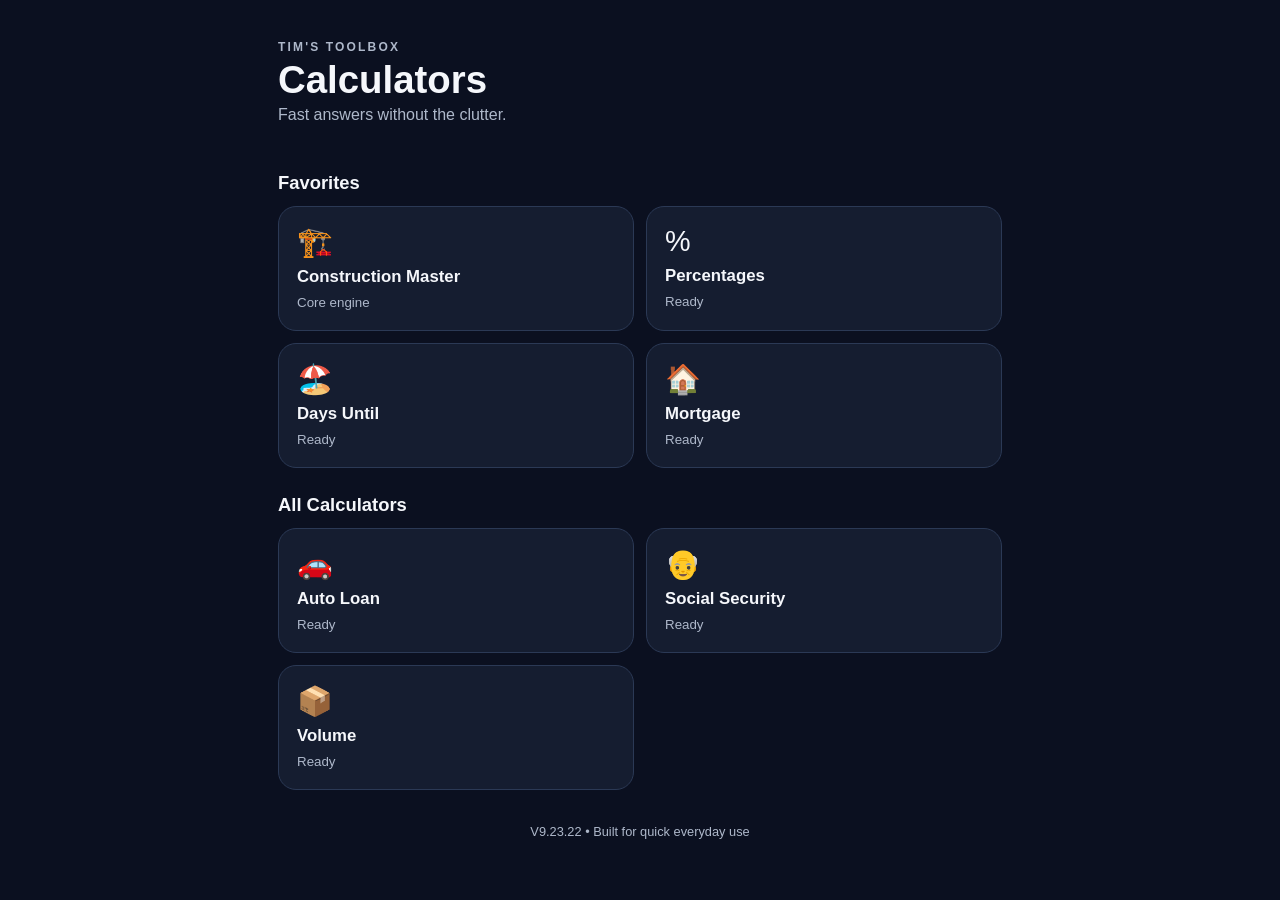
==== index.html @ 236c9bc9 "Fix conversion and fraction behavior V9.23.22" ====
<!doctype html>
<html lang="en">
<head>
  <meta charset="utf-8">
  <meta name="viewport" content="width=device-width, initial-scale=1, viewport-fit=cover">
  <meta name="theme-color" content="#111827">
  <meta name="apple-mobile-web-app-capable" content="yes">
  <meta name="apple-mobile-web-app-status-bar-style" content="black-translucent">
  <meta name="apple-mobile-web-app-title" content="Calculators">
  <title>Tim's Calculators</title>
  <link rel="manifest" href="manifest.json">
  <link rel="stylesheet" href="css/app.css">
</head>
<body>
<main class="app">
<header class="hero"><p class="eyebrow">TIM'S TOOLBOX</p><h1>Calculators</h1><p>Fast answers without the clutter.</p></header>
<section id="homeView">
<h2>Favorites</h2><div class="grid">
<button class="tile" data-open="construction"><span>🏗️</span><b>Construction Master</b><small>Core engine</small></button>
<button class="tile" data-open="percentages"><span>%</span><b>Percentages</b><small>Ready</small></button>
<button class="tile" data-open="days"><span>🏖️</span><b>Days Until</b><small>Ready</small></button>
<button class="tile" data-open="mortgage"><span>🏠</span><b>Mortgage</b><small>Ready</small></button>
</div>
<h2>All Calculators</h2><div class="grid">
<button class="tile" data-open="auto"><span>🚗</span><b>Auto Loan</b><small>Ready</small></button>
<button class="tile" data-open="social"><span>👴</span><b>Social Security</b><small>Ready</small></button>
<button class="tile" data-open="volume"><span>📦</span><b>Volume</b><small>Ready</small></button>
</div></section>


<section id="constructionView" class="view hidden">
<button class="back" data-construction-home>← All Calculators</button>
<div class="cm-brand">
  <div class="cm-trestle-mark" aria-hidden="true"><span></span></div>
  <div class="cm-brand-name">TRESTLE</div>
  <div class="cm-brand-sub">FIELD TRIG CALCULATOR</div>
</div>
<div class="cm-shell">
  <div class="cm-display" aria-live="polite">
    <div class="cm-display-tools" aria-label="Entry controls">
      <button class="cm-mini-tool" data-cm="clear" aria-label="Clear">C</button>
      <button class="cm-mini-tool" data-cm="back" aria-label="Backspace">⌫</button>
    </div>
    <div id="cmHistory" class="cm-history">Ready</div>
    <div id="cmMain" class="cm-main">0</div>
    <div id="cmAlt" class="cm-alt">Enter dimensions with ft / in keys.</div>
  </div>

  <div class="cm-physical-grid">
    <button class="cm-key roof" data-cm-roof="pitch">Pitch</button>
    <button class="cm-key roof" data-cm-roof="rise">Rise</button>
    <button class="cm-key roof" data-cm-roof="run">Run</button>
    <div class="cm-labeled-key"><small>R/Wall</small><button class="cm-key roof" data-cm-roof="diag" data-cm-secondary="rwall">Diag</button></div>
    <div class="cm-labeled-key"><small>Ir/Pitch</small><button class="cm-key roof" data-cm-roof="hipv" data-cm-secondary="irpitch">Hip/V</button></div>

    <button class="cm-key trig" data-cm-trig="sin">Sine</button><button class="cm-key trig" data-cm-trig="cos">Cos</button><button class="cm-key trig" data-cm-trig="tan">Tan</button>
    <div class="cm-labeled-key"><small>Arc</small><button class="cm-key trig" data-cm-primary="circ" data-cm-secondary="arc">Circ</button></div>
    <div class="cm-labeled-key"><small>Ir/Jack</small><button class="cm-key roof" data-cm="jack" data-cm-secondary="irjack">Jack</button></div>

    <button class="cm-key unit" data-cm="cu">Cu</button><button class="cm-key unit" data-cm="sq">Sq</button><button class="cm-key unit" data-cm-dimensional-unit="m">m</button><button class="cm-key unit" data-cm-dimensional-unit="mm">mm</button>
    <div class="cm-labeled-key"><small>x²</small><button class="cm-key" data-cm-primary="sqrt" data-cm-secondary="square"><svg class="cm-radical" viewBox="0 0 44 32" aria-label="square root" role="img"><path d="M2 17 L8 17 L13 29 L20 3 L42 3" /></svg></button></div>

    <button class="cm-key unit" data-cm-dimensional-unit="yd">Yds</button>
    <div class="cm-labeled-key"><small>Ft-In</small><button class="cm-key unit" data-cm="feet" data-cm-secondary="ftin">Feet</button></div>
    <button class="cm-key unit" data-cm="inch">Inch</button>
    <div class="cm-labeled-key"><small>EXP</small><button class="cm-key fraction" data-cm="fraction" data-cm-secondary="exp">/</button></div>
    <button class="cm-key" data-cm="dms">d:m:s</button>

    <button class="cm-key conv" data-cm="conv">Conv</button><button class="cm-key number" data-cm-digit="7">7</button><button class="cm-key number" data-cm-digit="8">8</button><button class="cm-key number" data-cm-digit="9">9</button>
    <div class="cm-labeled-key"><small>1/x</small><button class="cm-key operator" data-cm-op="divide" data-cm-secondary="reciprocal">÷</button></div>

    <button class="cm-key" data-cm="stor">Stor</button><button class="cm-key number" data-cm-digit="4">4</button><button class="cm-key number" data-cm-digit="5">5</button><button class="cm-key number" data-cm-digit="6">6</button>
    <div class="cm-labeled-key"><small>AC</small><button class="cm-key operator" data-cm-op="multiply" data-cm-secondary="ac">×</button></div>

    <button class="cm-key" data-cm="rcl">Rcl</button><button class="cm-key number" data-cm-digit="1">1</button><button class="cm-key number" data-cm-digit="2">2</button><button class="cm-key number" data-cm-digit="3">3</button>
    <div class="cm-labeled-key"><small>π</small><button class="cm-key operator" data-cm-op="add" data-cm-secondary="pi">+</button></div>

    <button class="cm-key" data-cm="percent">%</button><button class="cm-key number" data-cm-digit="0">0</button><button class="cm-key number" data-cm="decimal">.</button><button class="cm-key equals" data-cm="equals">=</button>
    <div class="cm-labeled-key"><small>+/−</small><button class="cm-key operator" data-cm-op="subtract" data-cm-secondary="sign">−</button></div>
  </div>
<div class="cm-status-grid">
    <div><small>EXACT INCHES</small><b id="cmExact">0 in</b></div>
    <div><small>DECIMAL FEET</small><b id="cmFeet">0 ft</b></div>
  </div>
  <p class="calc-note">V9.23.22 • Conv → Inch after decimal feet shows decimal inches first, Conv → Feet completes a pending calculation, and fractions finished with Inch keep their fraction (0 3/32 in); all prior validated Trestle behavior retained. Dimmed keys are reserved for functions not yet validated.</p>
</div>
</section>

<section id="percentagesView" class="view hidden">
<button class="back" data-home>← All Calculators</button><h2>Percentage Calculator</h2>
<div class="mode-tabs"><button id="shopTab" class="mode active">🛍️ Shopping</button><button id="otherTab" class="mode">% Other</button></div>

<div id="shopPanel" class="calc-card">
<div class="fields">
<label>Original Price<div class="input-affix"><span>$</span><input id="price" inputmode="decimal" type="number" min="0" step=".01" placeholder="79.99"></div></label>
<label>Discount<div class="input-affix suffix"><input id="discount" inputmode="decimal" type="number" min="0" step="any" placeholder="20"><span>%</span></div></label>
</div>
<div class="answer"><small>SALE PRICE</small><strong id="salePrice">—</strong><small>YOU SAVE</small><h3 id="savings">—</h3></div>
<label class="check"><input id="taxToggle" type="checkbox"> Add sales tax</label>
<div id="taxArea" class="fields hidden">
<label>Sales Tax<div class="input-affix suffix"><input id="tax" inputmode="decimal" type="number" min="0" step="any" placeholder="8.25"><span>%</span></div></label>
<div class="mini-answer"><small>WITH TAX</small><b id="withTax">—</b></div>
</div>
</div>

<div id="otherPanel" class="calc-card hidden">
<label>Calculate<select id="percentMode">
<option value="of">What is X% of Y?</option><option value="add">Add X% to Y</option>
<option value="whatPercent">X is what percent of Y?</option><option value="change">Percentage change from X to Y</option>
<option value="difference">Percentage difference between X and Y</option><option value="reverse">Reverse percentage</option>
</select></label>
<div class="fields">
<label><span id="labelA">Percent</span><input id="valueA" inputmode="decimal" type="number" step="any"></label>
<label><span id="labelB">Number</span><input id="valueB" inputmode="decimal" type="number" step="any"></label>
</div>
<div class="answer"><small>ANSWER</small><strong id="percentAnswer">—</strong><p id="percentExplanation">Enter two numbers above.</p></div>
</div>
</section>

<section id="daysView" class="view hidden">
<button class="back" data-days-home>← All Calculators</button><h2>Days Until</h2>
<div class="calc-card">
<div class="fields">
<label>Event Name<input id="eventName" type="text" placeholder="Vacation, anniversary, Christmas..."></label>
<label>Date<input id="eventDate" type="date"></label>
</div>
<button id="saveEvent" class="primary">+ Save Event</button>
<div id="countdownAnswer" class="answer countdown-answer">
<small id="countDirection">DAYS UNTIL</small><strong id="daysBig">—</strong>
<h3 id="featuredName">Choose or save an event</h3><p id="featuredDate"></p>
</div>
<div id="dateStats" class="stat-grid hidden">
<div class="mini-answer"><small>WEEKS + DAYS</small><b id="weeksDays">—</b></div>
<div class="mini-answer"><small>MONTHS + DAYS</small><b id="monthsDays">—</b></div>
<div class="mini-answer"><small>WEEKDAYS</small><b id="weekdays">—</b></div>
</div>
</div>
<div class="saved-head"><div><h3>Saved Countdowns</h3><p>Nearest upcoming events appear first.</p></div></div>
<div id="savedEvents" class="saved-list"></div>
<p id="daysEmpty" class="empty-note">No saved countdowns yet. Add your first one above.</p>
</section>

<section id="mortgageView" class="view hidden">
<button class="back" data-mortgage-home>← All Calculators</button><h2>Mortgage</h2>
<div class="calc-card">
<div class="fields">
<label>Home Price ($)<input id="homePrice" type="text" inputmode="decimal" value="$350,000"></label>
<label>Down Payment ($)<input id="downDollars" type="text" inputmode="decimal" value="$70,000"></label>
<label>Down Payment (%)<input id="downPercent" type="number" inputmode="decimal" value="20" min="0" max="100" step=".1"></label>
<label>Interest Rate (%)<input id="interestRate" type="number" inputmode="decimal" value="6.25" min="0" step=".01"></label>
<label>Loan Term (years)<select id="loanYears"><option>10</option><option>15</option><option>20</option><option selected>30</option></select></label>
<label>First Payment Month<input id="loanStart" type="month"></label>
</div>
<button id="resetMortgage" class="reset-btn" type="button">Reset</button>
<h3>Monthly Cost Extras</h3>
<div class="fields">
<label>Property Tax ($/year)<input id="propertyTax" type="text" inputmode="decimal" value="$6,500"></label>
<label>Home Insurance ($/year)<input id="insurance" type="text" inputmode="decimal" value="$2,400"></label>
<label>HOA ($/month)<input id="hoa" type="text" inputmode="decimal" value="$0"></label>
<label>PMI ($/month)<input id="pmi" type="text" inputmode="decimal" value="$0"></label>
</div>
<div class="answer mortgage-answer"><small>ESTIMATED MONTHLY PAYMENT</small><strong id="monthlyTotal">$—</strong><p>Principal, interest, taxes, insurance & extras</p></div>
<div class="payment-breakdown">
<div><span>Principal & Interest</span><b id="piOut">$—</b></div><div><span>Property Tax</span><b id="taxOut">$—</b></div>
<div><span>Insurance</span><b id="insOut">$—</b></div><div><span>HOA</span><b id="hoaOut">$—</b></div><div><span>PMI</span><b id="pmiOut">$—</b></div>
</div>
<div class="stat-grid mortgage-stats">
<div class="mini-answer"><small>LOAN AMOUNT</small><b id="loanAmount">$—</b></div>
<div class="mini-answer"><small>TOTAL INTEREST</small><b id="totalInterest">$—</b></div>
<div class="mini-answer"><small>TOTAL P&I PAYMENTS</small><b id="totalPayments">$—</b></div>
<div class="mini-answer"><small>PAYOFF</small><b id="payoffDate">—</b></div>
</div>
<details class="amort-details"><summary>Year-by-Year Amortization</summary><div class="table-wrap"><table><thead><tr><th>Year</th><th>Principal</th><th>Interest</th><th>Balance</th></tr></thead><tbody id="amortBody"></tbody></table></div></details>
</div>
</section>

<section id="autoView" class="view hidden">
<button class="back" data-auto-home>← All Calculators</button><h2>Auto Loan</h2>
<div class="calc-card">
<div class="fields">
<label>Vehicle Price ($)<input id="vehiclePrice" type="text" inputmode="decimal" value="$45,000"></label>
<label>Down Payment ($)<input id="autoDown" type="text" inputmode="decimal" value="$5,000"></label>
<label>Trade-In Value ($)<input id="tradeValue" type="text" inputmode="decimal" value="$10,000"></label>
<label>Amount Owed on Trade ($)<input id="tradeOwed" type="text" inputmode="decimal" value="$0"></label>
<label>Vehicle Tax Mode<select id="autoTaxMode"><option value="texas" selected>Texas — 6.25%</option><option value="custom">Custom rate</option></select></label>
<label id="autoTaxRateWrap" class="hidden">Custom Tax Rate (%)<input id="autoTaxRate" type="number" inputmode="decimal" value="6.25" min="0" step=".01"></label>
<label>Dealer / Other Fees ($)<input id="autoFees" type="text" inputmode="decimal" value="$500"></label>
<label>Interest Rate (APR %)<input id="autoApr" type="number" inputmode="decimal" value="6.5" min="0" step=".01"></label>
<label>Loan Term (months)<select id="autoMonths"><option>36</option><option>48</option><option selected>60</option><option>72</option><option>84</option></select></label>
<label>First Payment Month<input id="autoStart" type="month"></label>
</div>
<button id="resetAuto" class="reset-btn" type="button">Reset</button>
<div class="trade-summary"><span>Trade Equity</span><b id="tradeEquity">$—</b><small id="tradeNote"></small></div>
<div class="finance-breakdown">
<div><span>Vehicle Price</span><b id="autoPriceOut">$—</b></div>
<div><span>Down Payment</span><b id="autoDownOut">−$—</b></div>
<div><span>Trade Equity</span><b id="autoTradeOut">−$—</b></div>
<div><span>Estimated Sales Tax</span><b id="autoTaxOut">+$—</b></div>
<div><span>Dealer / Other Fees</span><b id="autoFeesOut">+$—</b></div>
<div class="finance-total"><span>Amount Financed</span><b id="autoFinanced">$—</b></div>
</div>
<div class="answer mortgage-answer"><small>ESTIMATED MONTHLY PAYMENT</small><strong id="autoMonthly">$—</strong><p>Principal & interest</p></div>
<div class="stat-grid mortgage-stats">
<div class="mini-answer"><small>TOTAL INTEREST</small><b id="autoInterest">$—</b></div>
<div class="mini-answer"><small>TOTAL LOAN PAYMENTS</small><b id="autoPayments">$—</b></div>
<div class="mini-answer"><small>CASH PAID + LOAN PAYMENTS*</small><b id="autoTotalCost">$—</b></div>
<div class="mini-answer"><small>PAYOFF</small><b id="autoPayoff">—</b></div>
</div>
<p class="calc-note">*Down payment + total loan payments. Trade-in value is shown separately and is not counted as cash paid.</p>
<details class="amort-details"><summary>Year-by-Year Amortization</summary><div class="table-wrap"><table><thead><tr><th>Year</th><th>Principal</th><th>Interest</th><th>Balance</th></tr></thead><tbody id="autoAmortBody"></tbody></table></div></details>
</div></section>

<section id="socialView" class="view hidden">
<button class="back" data-social-home>← All Calculators</button><h2>Social Security</h2>
<div class="calc-card">
<div class="fields">
<label>Date of Birth<input id="ssDob" type="date"></label>
<label>Monthly Benefit at Full Retirement Age ($)<input id="ssFraBenefit" type="text" inputmode="decimal" value="$3,000"></label>
</div>
<p class="calc-note ss-source-note">Use the estimated benefit at your Full Retirement Age from your Social Security statement or my Social Security account.</p>
<button id="resetSocial" class="reset-btn" type="button">Reset</button>
<div class="ss-fra-banner"><span>YOUR FULL RETIREMENT AGE</span><b id="ssFraAge">—</b><small id="ssFraDate">Enter your date of birth.</small></div>
<div class="ss-highlight-grid">
<div class="ss-highlight"><small>AGE 62 · EARLIEST</small><strong id="ss62">$—</strong><span id="ss62Pct">—</span></div>
<div class="ss-highlight featured"><small id="ssFraLabel">FULL RETIREMENT AGE</small><strong id="ssFra">$—</strong><span>100% of FRA benefit</span></div>
<div class="ss-highlight"><small>AGE 70 · MAXIMUM DELAY</small><strong id="ss70">$—</strong><span id="ss70Pct">—</span></div>
</div>
<h3>Claiming Age Comparison</h3>
<div class="table-wrap ss-table-wrap"><table><thead><tr><th>Claim Age</th><th>Monthly</th><th>Annual</th><th>vs. FRA</th></tr></thead><tbody id="ssAgeBody"></tbody></table></div>
<h3>Break-Even Comparisons</h3>
<div class="ss-break-grid">
<div class="mini-answer ss-break"><small>62 vs. FRA</small><b id="ssBreak62Fra">—</b><span id="ssHead62Fra"></span></div>
<div class="mini-answer ss-break"><small>62 vs. 70</small><b id="ssBreak6270">—</b><span id="ssHead6270"></span></div>
<div class="mini-answer ss-break"><small>FRA vs. 70</small><b id="ssBreakFra70">—</b><span id="ssHeadFra70"></span></div>
</div>
<p class="calc-note">Estimates use current SSA retirement-age adjustment rules. Break-even figures compare gross benefits only and do not include COLAs, taxes, investment returns, earnings-test withholding, Medicare, spouse/survivor benefits, or individual longevity.</p>
</div></section>

<section id="volumeView" class="view hidden">
<button class="back" data-volume-home>← All Calculators</button><h2>Volume</h2>
<div class="mode-tabs volume-tabs">
<button class="mode active" data-volume-mode="box">▭ Box</button>
<button class="mode" data-volume-mode="cylinder">◯ Cylinder</button>
<button class="mode" data-volume-mode="concrete">🏗️ Concrete</button>
<button class="mode" data-volume-mode="pool">💧 Tank / Pool</button>
<button class="mode" data-volume-mode="convert">⇄ Convert</button>
</div>

<div class="calc-card">
<div id="volBox" class="volume-panel">
<div class="shape-diagram box-diagram" aria-label="Rectangular box with length, width, and height dimensions">
<div class="shape-title">RECTANGULAR VOLUME</div>
<div class="box-shape"><span class="dim dim-l">L</span><span class="dim dim-w">W</span><span class="dim dim-h">H</span></div>
</div>
<div class="volume-fields">
<label>Length<div class="measure"><input id="boxL" type="number" inputmode="decimal" value="12" min="0" step="any"><select id="boxLU"><option value="ft" selected>ft</option><option value="in">in</option><option value="yd">yd</option><option value="m">m</option><option value="cm">cm</option><option value="mm">mm</option></select></div></label>
<label>Width<div class="measure"><input id="boxW" type="number" inputmode="decimal" value="8" min="0" step="any"><select id="boxWU"><option value="ft" selected>ft</option><option value="in">in</option><option value="yd">yd</option><option value="m">m</option><option value="cm">cm</option><option value="mm">mm</option></select></div></label>
<label>Height<div class="measure"><input id="boxH" type="number" inputmode="decimal" value="2" min="0" step="any"><select id="boxHU"><option value="ft" selected>ft</option><option value="in">in</option><option value="yd">yd</option><option value="m">m</option><option value="cm">cm</option><option value="mm">mm</option></select></div></label>
</div>
<div class="answer volume-answer"><small>VOLUME</small><strong id="boxPrimary">—</strong><p id="boxSecondary">—</p></div>
</div>

<div id="volCylinder" class="volume-panel hidden">
<div class="shape-diagram cylinder-diagram" aria-label="Cylinder with diameter and height dimensions">
<div class="shape-title">CYLINDER</div><div class="cyl-shape"><span class="dim dim-d">D</span><span class="dim dim-ch">H</span></div>
</div>
<div class="volume-fields">
<label>Diameter<div class="measure"><input id="cylD" type="number" inputmode="decimal" value="24" min="0" step="any"><select id="cylDU"><option value="in" selected>in</option><option value="ft">ft</option><option value="yd">yd</option><option value="m">m</option><option value="cm">cm</option><option value="mm">mm</option></select></div></label>
<label>Height / Length<div class="measure"><input id="cylH" type="number" inputmode="decimal" value="10" min="0" step="any"><select id="cylHU"><option value="ft" selected>ft</option><option value="in">in</option><option value="yd">yd</option><option value="m">m</option><option value="cm">cm</option><option value="mm">mm</option></select></div></label>
</div>
<div class="answer volume-answer"><small>VOLUME</small><strong id="cylPrimary">—</strong><p id="cylSecondary">—</p></div>
</div>

<div id="volConcrete" class="volume-panel hidden">
<div class="shape-diagram slab-diagram" aria-label="Concrete slab with length, width, and thickness dimensions">
<div class="shape-title">CONCRETE SLAB</div><div class="slab-shape"><span class="dim dim-l">L</span><span class="dim dim-w">W</span><span class="dim dim-t">T</span></div>
</div>
<div class="volume-fields">
<label>Length<div class="measure"><input id="conL" type="number" inputmode="decimal" value="24" min="0" step="any"><select id="conLU"><option value="ft" selected>ft</option><option value="in">in</option><option value="yd">yd</option><option value="m">m</option></select></div></label>
<label>Width<div class="measure"><input id="conW" type="number" inputmode="decimal" value="18" min="0" step="any"><select id="conWU"><option value="ft" selected>ft</option><option value="in">in</option><option value="yd">yd</option><option value="m">m</option></select></div></label>
<label>Thickness<div class="measure"><input id="conT" type="number" inputmode="decimal" value="4" min="0" step="any"><select id="conTU"><option value="in" selected>in</option><option value="ft">ft</option><option value="cm">cm</option><option value="mm">mm</option></select></div></label>
<label>Waste Factor<select id="conWaste"><option value="0">0%</option><option value="5">5%</option><option value="10" selected>10%</option><option value="15">15%</option></select></label>
</div>
<div class="answer volume-answer"><small>CONCRETE TO ORDER</small><strong id="conOrder">—</strong><p id="conBase">—</p></div>
</div>

<div id="volPool" class="volume-panel hidden">
<div class="pool-type"><button class="mode active" data-pool-shape="rect">▭ Rectangular</button><button class="mode" data-pool-shape="round">◯ Round</button></div>
<div id="poolRect">
<div class="shape-diagram pool-diagram"><div class="shape-title">RECTANGULAR TANK / POOL</div><div class="box-shape"><span class="dim dim-l">L</span><span class="dim dim-w">W</span><span class="dim dim-h">DEPTH</span></div></div>
<div class="volume-fields">
<label>Length<div class="measure"><input id="poolL" type="number" inputmode="decimal" value="20" min="0" step="any"><select id="poolLU"><option value="ft" selected>ft</option><option value="in">in</option><option value="m">m</option></select></div></label>
<label>Width<div class="measure"><input id="poolW" type="number" inputmode="decimal" value="10" min="0" step="any"><select id="poolWU"><option value="ft" selected>ft</option><option value="in">in</option><option value="m">m</option></select></div></label>
<label>Average Depth<div class="measure"><input id="poolH" type="number" inputmode="decimal" value="5" min="0" step="any"><select id="poolHU"><option value="ft" selected>ft</option><option value="in">in</option><option value="m">m</option></select></div></label>
</div></div>
<div id="poolRound" class="hidden">
<div class="shape-diagram cylinder-diagram"><div class="shape-title">ROUND TANK / POOL</div><div class="cyl-shape"><span class="dim dim-d">D</span><span class="dim dim-ch">DEPTH</span></div></div>
<div class="volume-fields">
<label>Diameter<div class="measure"><input id="poolD" type="number" inputmode="decimal" value="18" min="0" step="any"><select id="poolDU"><option value="ft" selected>ft</option><option value="in">in</option><option value="m">m</option></select></div></label>
<label>Average Depth<div class="measure"><input id="poolDepth" type="number" inputmode="decimal" value="4" min="0" step="any"><select id="poolDepthU"><option value="ft" selected>ft</option><option value="in">in</option><option value="m">m</option></select></div></label>
</div></div>
<div class="answer volume-answer"><small>CAPACITY</small><strong id="poolGallons">—</strong><p id="poolSecondary">—</p></div>
<p class="calc-note">Pool results use average depth. Real pools with steps, benches, slopes, rounded corners, or irregular shapes will vary.</p>
</div>

<div id="volConvert" class="volume-panel hidden">
<div class="shape-diagram convert-diagram"><div class="shape-title">VOLUME CONVERTER</div><div class="convert-mark">1 → many</div></div>
<div class="volume-fields">
<label>Amount<input id="convAmount" type="number" inputmode="decimal" value="1" min="0" step="any"></label>
<label>From<select id="convUnit"><option value="cuin">cubic inches (in³)</option><option value="cuft" selected>cubic feet (ft³)</option><option value="cuyd">cubic yards (yd³)</option><option value="gal">US gallons</option><option value="liter">liters</option><option value="cum">cubic meters (m³)</option></select></label>
</div>
<div class="conversion-list" id="conversionList"></div>
</div>
</div>
</section>

<footer>V9.23.22 • Built for quick everyday use</footer>
</main>
<script type="module" src="js/app.js"></script>
</body></html>
---- css/app.css ----
:root{font-family:-apple-system,BlinkMacSystemFont,"Segoe UI",sans-serif;color-scheme:dark;--bg:#0b1020;--panel:#151d30;--panel2:#1d2941;--text:#f5f7fb;--muted:#aeb8ca;--accent:#4ea1ff;--border:#2b3955}*{box-sizing:border-box}body{margin:0;background:var(--bg);color:var(--text)}button,input,select{font:inherit}.app{max-width:760px;margin:auto;padding:24px 18px 40px}.hero{padding:12px 0 18px}.eyebrow{font-size:.75rem;font-weight:800;letter-spacing:.18em;color:var(--accent);margin:0}.hero h1{font-size:2.4rem;margin:.25rem 0}.hero p{color:var(--muted);margin:.25rem 0}h2{margin:26px 0 12px;font-size:1.15rem}.grid{display:grid;grid-template-columns:repeat(2,minmax(0,1fr));gap:12px}.tile{min-height:125px;text-align:left;padding:18px;border:1px solid var(--border);border-radius:18px;background:var(--panel);color:var(--text);display:flex;flex-direction:column;gap:8px;cursor:pointer}.tile span{font-size:1.8rem}.tile b{font-size:1.05rem}.tile small,.answer small,.mini-answer small{color:var(--muted)}.tile.disabled{opacity:.62;cursor:default}.hidden{display:none!important}.back{background:none;border:0;color:var(--accent);padding:10px 0;font-weight:700;cursor:pointer}.mode-tabs{display:grid;grid-template-columns:1fr 1fr;gap:8px;margin:14px 0}.mode{min-height:50px;border:1px solid var(--border);border-radius:13px;background:var(--panel);color:var(--text);font-weight:800}.mode.active{background:var(--accent);color:#06101d;border-color:var(--accent)}.calc-card{background:var(--panel);border:1px solid var(--border);border-radius:20px;padding:18px}.calc-card label{display:flex;flex-direction:column;gap:7px;color:var(--muted);font-size:.9rem;font-weight:650}.fields{display:grid;grid-template-columns:1fr 1fr;gap:12px;margin:4px 0 16px}select,input{width:100%;min-height:50px;border:1px solid var(--border);border-radius:12px;background:var(--panel2);color:var(--text);padding:11px 12px;font-size:1rem}.input-affix{position:relative}.input-affix>span{position:absolute;left:12px;top:50%;transform:translateY(-50%);z-index:1}.input-affix:not(.suffix) input{padding-left:28px}.input-affix.suffix>span{left:auto;right:12px}.input-affix.suffix input{padding-right:30px}.answer{margin-top:14px;padding:18px;border-radius:15px;background:var(--panel2)}.answer small{font-weight:800;letter-spacing:.12em}.answer strong{display:block;font-size:2.2rem;margin:6px 0 18px;overflow-wrap:anywhere}.answer h3{margin:5px 0 0;font-size:1.25rem}.answer p{margin:5px 0 0;color:var(--muted)}.check{flex-direction:row!important;align-items:center;min-height:52px;margin-top:8px;color:var(--text)!important;font-size:1rem!important}.check input{width:22px;min-height:22px}.mini-answer{background:var(--panel2);border-radius:12px;padding:10px 12px;min-height:70px;display:flex;flex-direction:column;justify-content:center}.mini-answer b{font-size:1.25rem;margin-top:4px}footer{text-align:center;color:var(--muted);font-size:.8rem;padding-top:34px}@media(max-width:380px){.grid,.fields{grid-template-columns:1fr}.tile{min-height:105px}}.primary{width:100%;min-height:52px;border:0;border-radius:13px;background:var(--accent);color:#06101d;font-weight:800;cursor:pointer}.countdown-answer{text-align:center}.countdown-answer strong{font-size:4.4rem;line-height:1;margin:10px 0}.stat-grid{display:grid;grid-template-columns:repeat(3,1fr);gap:8px;margin-top:12px}.saved-head{display:flex;justify-content:space-between;align-items:end;margin:24px 0 10px}.saved-head h3{margin:0}.saved-head p,.empty-note{margin:4px 0 0;color:var(--muted);font-size:.9rem}.saved-list{display:flex;flex-direction:column;gap:9px}.saved-event{display:grid;grid-template-columns:1fr auto;gap:10px;align-items:center;border:1px solid var(--border);border-radius:14px;background:var(--panel);padding:12px 14px}.saved-main{background:none;border:0;color:var(--text);text-align:left;padding:0;cursor:pointer}.saved-main b,.saved-main small{display:block}.saved-main small{color:var(--muted);margin-top:4px}.saved-days{font-weight:800;white-space:nowrap}.event-actions{grid-column:1/-1;display:flex;gap:8px}.event-actions button{min-height:38px;border:1px solid var(--border);border-radius:10px;background:var(--panel2);color:var(--text);padding:6px 12px;cursor:pointer}@media(max-width:480px){.stat-grid{grid-template-columns:1fr}.countdown-answer strong{font-size:3.7rem}}
.mortgage-answer{text-align:center;margin-top:18px}.mortgage-answer strong{font-size:2.6rem;margin:8px 0}.payment-breakdown{margin-top:12px;border:1px solid var(--border);border-radius:14px;overflow:hidden}.payment-breakdown div{display:flex;justify-content:space-between;gap:15px;padding:10px 13px;border-bottom:1px solid var(--border)}.payment-breakdown div:last-child{border-bottom:0}.mortgage-stats{grid-template-columns:repeat(2,1fr)}.amort-details{margin-top:16px;border:1px solid var(--border);border-radius:14px;padding:13px}.amort-details summary{font-weight:800;cursor:pointer}.table-wrap{overflow-x:auto;margin-top:12px}.table-wrap table{width:100%;border-collapse:collapse;font-size:.9rem}.table-wrap th,.table-wrap td{padding:9px;text-align:right;border-bottom:1px solid var(--border);white-space:nowrap}.table-wrap th:first-child,.table-wrap td:first-child{text-align:left}select{width:100%;min-height:52px;border:1px solid var(--border);border-radius:13px;background:var(--panel2);color:var(--text);padding:0 13px;font:inherit;font-weight:700}@media(max-width:480px){.mortgage-stats{grid-template-columns:1fr 1fr}}
.reset-btn{display:block;margin:10px 0 18px auto;min-height:42px;border:1px solid var(--border);border-radius:11px;background:var(--panel2);color:var(--text);font-weight:800;padding:7px 18px;cursor:pointer}

.trade-summary{margin:4px 0 12px;border:1px solid var(--border);border-radius:14px;padding:13px;display:grid;grid-template-columns:1fr auto;gap:4px 12px}.trade-summary b{text-align:right}.trade-summary small{grid-column:1/-1;color:var(--muted)}.finance-breakdown{border:1px solid var(--border);border-radius:14px;overflow:hidden}.finance-breakdown div{display:flex;justify-content:space-between;gap:14px;padding:10px 13px;border-bottom:1px solid var(--border)}.finance-breakdown div:last-child{border-bottom:0}.finance-total{background:var(--panel2);font-weight:800}.calc-note{color:var(--muted);font-size:.82rem;line-height:1.4}
.ss-fra-banner{margin:4px 0 14px;padding:14px;border:1px solid var(--border);border-radius:14px;background:var(--panel2);display:grid;grid-template-columns:1fr auto;gap:4px 12px}.ss-fra-banner span{color:var(--muted);font-size:.78rem;font-weight:800;letter-spacing:.08em}.ss-fra-banner b{font-size:1.2rem;text-align:right}.ss-fra-banner small{grid-column:1/-1;color:var(--muted)}.ss-highlight-grid{display:grid;grid-template-columns:repeat(3,1fr);gap:9px}.ss-highlight{border:1px solid var(--border);border-radius:14px;padding:14px;background:var(--panel2);min-width:0}.ss-highlight small,.ss-highlight span{display:block;color:var(--muted)}.ss-highlight small{font-weight:800;letter-spacing:.04em;min-height:32px}.ss-highlight strong{display:block;font-size:1.65rem;margin:8px 0;overflow-wrap:anywhere}.ss-highlight.featured{border-color:var(--accent)}.ss-break-grid{display:grid;grid-template-columns:repeat(3,1fr);gap:9px}.ss-break{min-height:118px}.ss-break span{color:var(--muted);font-size:.78rem;line-height:1.35;margin-top:5px}.ss-table-wrap{border:1px solid var(--border);border-radius:14px}.fra-row{background:var(--panel2);font-weight:800}.ss-source-note{margin-top:-5px}@media(max-width:620px){.ss-highlight-grid,.ss-break-grid{grid-template-columns:1fr}.ss-highlight small{min-height:0}}

.volume-tabs{grid-template-columns:repeat(5,1fr)}
.volume-tabs .mode{font-size:.82rem;padding:6px}
.volume-panel{min-width:0}
.shape-diagram{position:relative;min-height:150px;margin:0 0 18px;border:1px solid var(--border);border-radius:14px;background:var(--bg);overflow:hidden}
.shape-title{position:absolute;left:12px;top:10px;color:var(--muted);font-size:.72rem;font-weight:800;letter-spacing:.09em}
.box-shape,.slab-shape{position:absolute;left:50%;top:56%;width:180px;height:72px;border:2px solid var(--muted);transform:translate(-50%,-50%) skewY(-8deg)}
.box-shape:before,.slab-shape:before{content:"";position:absolute;left:18px;top:-30px;width:178px;height:28px;border:2px solid var(--muted);border-bottom:0;transform:skewY(8deg)}
.slab-shape{height:35px;top:60%}.slab-shape:before{top:-24px;height:22px}
.dim{position:absolute;color:var(--accent);font-weight:900;font-size:.8rem;background:var(--bg);padding:1px 4px}
.dim-l{left:46%;bottom:10px}.dim-w{left:20%;top:47%}.dim-h,.dim-t{right:16%;top:50%}
.cyl-shape{position:absolute;left:50%;top:58%;width:120px;height:75px;border:2px solid var(--muted);border-radius:50%/18%;transform:translate(-50%,-50%)}
.cyl-shape:before{content:"";position:absolute;left:-2px;top:-3px;width:120px;height:24px;border:2px solid var(--muted);border-radius:50%}
.dim-d{left:42%;top:12px}.dim-ch{right:-34px;top:43%}
.volume-fields{display:grid;grid-template-columns:repeat(2,minmax(0,1fr));gap:12px;margin-bottom:14px}
.measure{display:grid;grid-template-columns:minmax(0,1fr) 88px;gap:7px}
.measure select{padding:0 8px}
.volume-answer{text-align:center}.volume-answer strong{margin-bottom:5px}.volume-answer p{line-height:1.5}
.pool-type{display:grid;grid-template-columns:1fr 1fr;gap:8px;margin-bottom:14px}
.conversion-list{border:1px solid var(--border);border-radius:14px;overflow:hidden}
.conversion-row{display:flex;justify-content:space-between;gap:16px;padding:11px 13px;border-bottom:1px solid var(--border)}
.conversion-row:last-child{border-bottom:0}.conversion-row span{color:var(--muted)}.conversion-row b{text-align:right}
.convert-mark{position:absolute;left:50%;top:58%;transform:translate(-50%,-50%);font-size:2rem;font-weight:900;color:var(--accent)}
@media(max-width:620px){.volume-tabs{grid-template-columns:repeat(2,1fr)}.volume-fields{grid-template-columns:1fr}.shape-diagram{min-height:135px}}

.cm-heading{display:flex;justify-content:space-between;align-items:end;gap:12px}.cm-heading h2{margin-bottom:3px}.cm-heading p{margin:0;color:var(--muted);font-size:.88rem}.cm-heading>span{border:1px solid var(--accent);color:var(--accent);border-radius:999px;padding:5px 9px;font-size:.68rem;font-weight:900;letter-spacing:.08em;white-space:nowrap}
.cm-shell{background:var(--panel);border:1px solid var(--border);border-radius:20px;padding:16px}.cm-display{background:#070b14;border:1px solid var(--border);border-radius:15px;padding:14px 16px;text-align:right;min-height:118px;display:flex;flex-direction:column;justify-content:center}.cm-history{color:var(--muted);font-size:.8rem;min-height:18px}.cm-main{font-size:2.15rem;font-weight:850;line-height:1.2;margin:5px 0;overflow-wrap:anywhere}.cm-alt{color:var(--accent);font-size:.84rem;min-height:18px}.cm-help{color:var(--muted);font-size:.78rem;line-height:1.45;padding:12px 3px}.cm-help b{color:var(--text)}
.cm-keypad{display:grid;grid-template-columns:repeat(4,1fr);gap:8px}.cm-key{min-height:58px;border:1px solid var(--border);border-radius:13px;background:var(--panel2);color:var(--text);font-size:1.2rem;font-weight:850;cursor:pointer}.cm-key:active{transform:translateY(1px)}.cm-key.utility{font-size:.95rem;color:var(--muted)}.cm-key.operator{color:var(--accent);font-size:1.4rem}.cm-key.equals{background:var(--accent);border-color:var(--accent);color:#06101d;font-size:1.45rem}.cm-key.unit{background:#24334f;color:#fff}.cm-key.fraction{color:var(--accent)}.cm-key small{font-size:.62rem;display:block;font-weight:700}.cm-key.wide{grid-column:span 2}.cm-status-grid{display:grid;grid-template-columns:1fr 1fr;gap:8px;margin-top:12px}.cm-status-grid>div{background:var(--panel2);border-radius:12px;padding:10px 12px}.cm-status-grid small{display:block;color:var(--muted);font-size:.67rem;letter-spacing:.06em}.cm-status-grid b{display:block;margin-top:4px;font-size:.95rem}
@media(max-width:420px){.cm-main{font-size:1.75rem}.cm-key{min-height:54px}.cm-shell{padding:12px}.cm-status-grid{grid-template-columns:1fr}}

/* V8.1: keep the three dimensional-entry keys together */
.cm-equals-wide{grid-column:span 2}
.cm-fraction-wide{grid-column:span 2}

/* V8.4 Construction Master display polish */
#constructionView .cm-main{
  font-weight:600;
  letter-spacing:.005em;
}
#constructionView .cm-alt:empty{
  display:none;
}

/* V9.0 roof-triangle keys */
.cm-roofkeys{display:grid;grid-template-columns:repeat(4,1fr);gap:8px;margin-bottom:8px}
.cm-key.roof{background:#1c2940;color:var(--accent);font-size:.95rem}
@media(max-width:420px){.cm-roofkeys{grid-template-columns:repeat(2,1fr)}}

/* V9.1 Fixed — Trestle field-calculator layout */
.cm-brand{position:relative;margin:4px 0 12px;padding:3px 4px 4px 14px;width:max-content}.cm-brand-name{font-size:2.25rem;font-weight:650;font-style:italic;letter-spacing:.035em;line-height:.9;color:#e7bd55}.cm-brand-sub{font-size:.72rem;letter-spacing:.15em;color:#e7bd55;margin:7px 0 0 4px}.cm-trestle-mark{height:14px;width:195px;position:relative;margin-bottom:1px}.cm-trestle-mark:before,.cm-trestle-mark:after{content:"";position:absolute;top:8px;height:3px;background:#e7bd55;border-radius:2px}.cm-trestle-mark:before{left:0;width:102px;transform:rotate(-7deg);transform-origin:right center}.cm-trestle-mark:after{left:101px;width:92px;transform:rotate(10deg);transform-origin:left center}.cm-trestle-mark span{position:absolute;left:101px;top:7px;width:3px;height:12px;background:#e7bd55;border-radius:2px}
.cm-physical-grid{display:grid;grid-template-columns:repeat(5,minmax(0,1fr));gap:8px;margin-top:12px;align-items:end}.cm-labeled-key{display:flex;flex-direction:column;min-width:0}.cm-labeled-key>small{height:18px;color:#e7bd55;font-size:.66rem;font-weight:650;text-align:center;line-height:16px}.cm-labeled-key>.cm-key{width:100%}.cm-physical-grid .cm-key{min-height:54px;font-size:1.18rem;font-weight:560}.cm-physical-grid .cm-key.number{font-size:1.55rem;font-weight:430;background:#334056}.cm-physical-grid .cm-key.roof{color:var(--text);font-weight:560}.cm-physical-grid .cm-key.conv{background:#d9a62e;color:#111;font-weight:600}.cm-physical-grid .cm-key.future{opacity:.38;cursor:default}.cm-physical-grid .cm-key.operator{font-size:1.45rem;font-weight:500}.cm-physical-grid .cm-key.equals{font-weight:500}.cm-action-row{display:grid;grid-template-columns:1fr 1fr;gap:8px;margin-top:8px}.cm-action-row .cm-key{min-height:44px;font-size:.9rem;font-weight:550}#constructionView .cm-main{font-size:2.45rem;font-weight:450}#constructionView .cm-history{font-size:.88rem}#constructionView .cm-shell{padding-top:14px}
@media(max-width:620px){.cm-physical-grid{gap:6px}.cm-physical-grid .cm-key{min-height:50px;font-size:.92rem;border-radius:10px;padding:4px}.cm-physical-grid .cm-key.number{font-size:1.35rem}.cm-labeled-key>small{font-size:.55rem;height:15px;line-height:13px}.cm-brand-name{font-size:1.9rem}.cm-brand-sub{font-size:.6rem}#constructionView .cm-main{font-size:2.05rem}}

/* V9.2 compact display utilities */
#constructionView .cm-display{position:relative}
.cm-display-tools{position:absolute;left:10px;top:10px;display:flex;gap:6px;z-index:2}
.cm-mini-tool{min-width:38px;height:32px;padding:0 10px;border:1px solid var(--border);border-radius:8px;background:#202b40;color:var(--text);font:inherit;font-size:.82rem;font-weight:520;cursor:pointer}
.cm-mini-tool:active{transform:translateY(1px)}
.cm-mini-tool:focus-visible{outline:2px solid var(--accent);outline-offset:2px}
@media(max-width:420px){.cm-display-tools{left:7px;top:7px;gap:4px}.cm-mini-tool{min-width:34px;height:30px;padding:0 8px;font-size:.78rem}}

.cm-secondary{height:18px;border:0;background:transparent;color:#e7bd55;font-size:.66rem;font-weight:650;text-align:center;line-height:16px;padding:0;cursor:pointer}.cm-secondary:active{transform:translateY(1px)}@media(max-width:620px){.cm-secondary{font-size:.55rem;height:15px;line-height:13px}}

/* V9.4.1.1 Jack display: physical-calculator style label left, value right */
#constructionView .cm-jack-result{display:flex;align-items:baseline;justify-content:space-between;width:100%;gap:14px}
#constructionView .cm-jack-tag{flex:0 0 auto;text-align:left}
#constructionView .cm-jack-value{flex:1 1 auto;text-align:right}

/* V9.10.1: smaller physical-style radical. SVG keeps the long overbar consistent across PC/iPhone fonts. */
.cm-physical-grid .cm-radical{width:32px;height:24px;display:block;margin:auto;overflow:visible}
.cm-physical-grid .cm-radical path{fill:none;stroke:currentColor;stroke-width:2.8;stroke-linecap:round;stroke-linejoin:round}
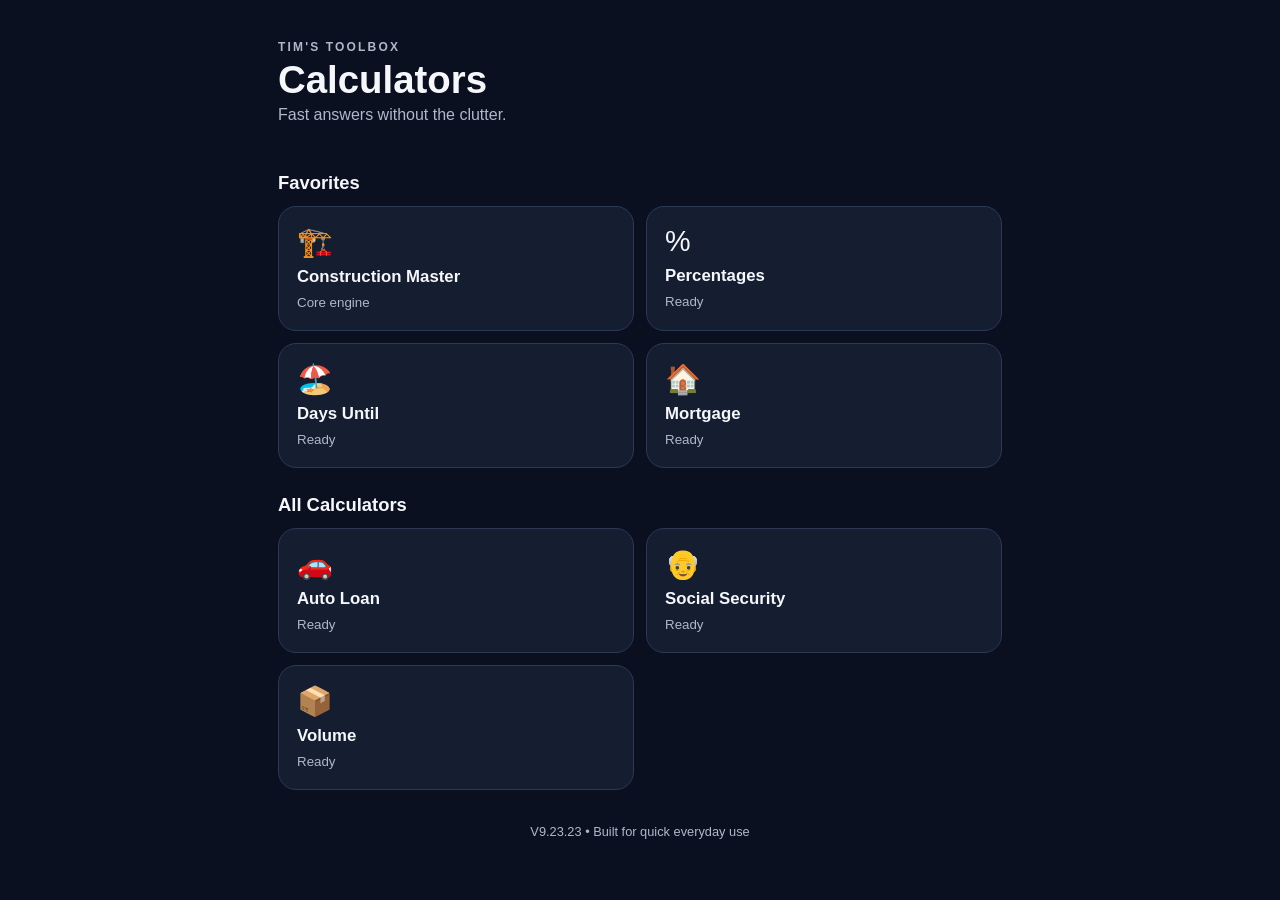
==== commit 7b2a3339: "Fix Sq prompt and dimensional percent V9.23.23" ====
--- a/index.html
+++ b/index.html
@@ -82,7 +82,7 @@
     <div><small>EXACT INCHES</small><b id="cmExact">0 in</b></div>
     <div><small>DECIMAL FEET</small><b id="cmFeet">0 ft</b></div>
   </div>
-  <p class="calc-note">V9.23.22 • Conv → Inch after decimal feet shows decimal inches first, Conv → Feet completes a pending calculation, and fractions finished with Inch keep their fraction (0 3/32 in); all prior validated Trestle behavior retained. Dimmed keys are reserved for functions not yet validated.</p>
+  <p class="calc-note">V9.23.23 • The Sq prompt reads “sq.”, and a value with units used as a percentage shows Error 5; all prior validated Trestle behavior retained. Dimmed keys are reserved for functions not yet validated.</p>
 </div>
 </section>
 
@@ -314,7 +314,7 @@
 </div>
 </section>
 
-<footer>V9.23.22 • Built for quick everyday use</footer>
+<footer>V9.23.23 • Built for quick everyday use</footer>
 </main>
 <script type="module" src="js/app.js"></script>
 </body></html>
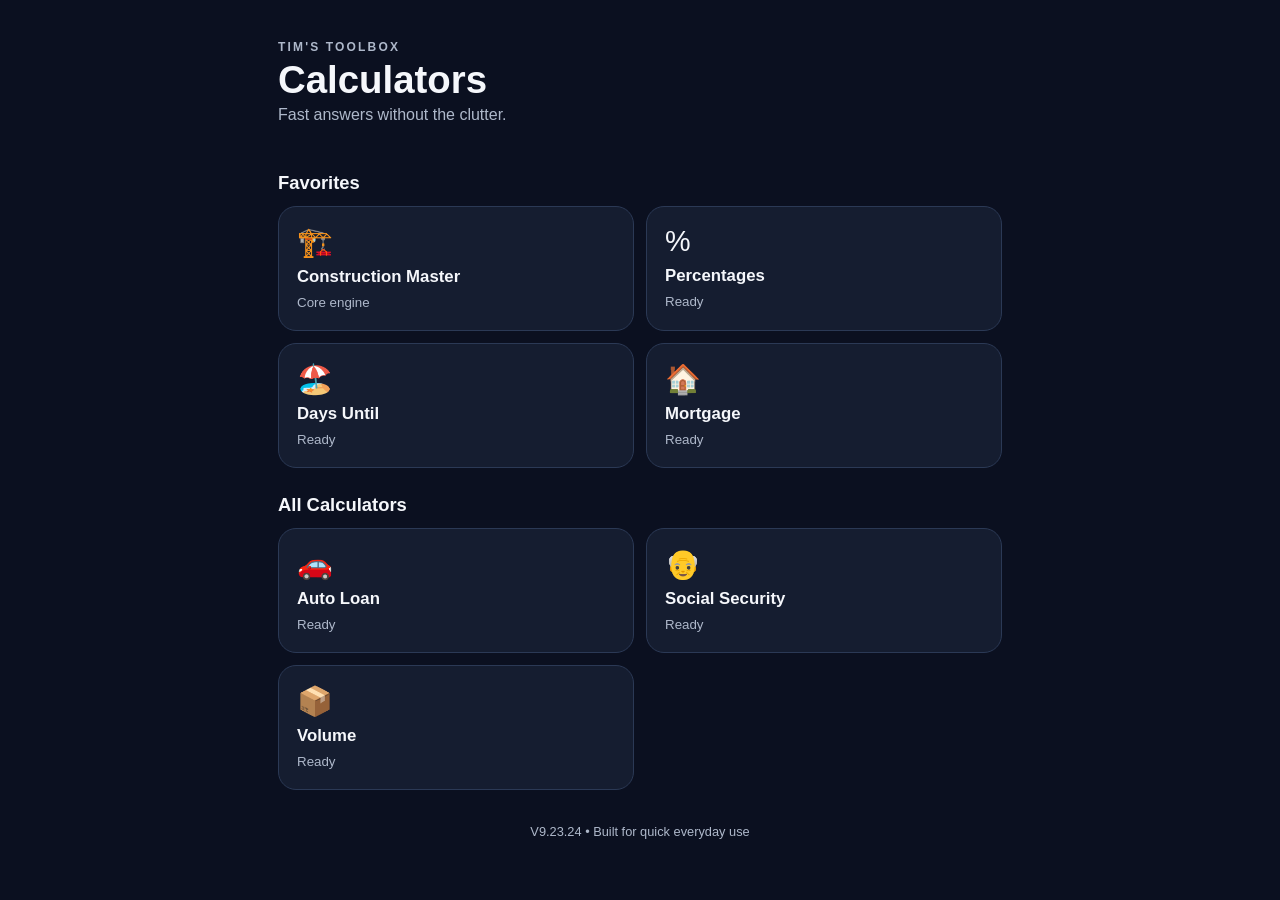
==== commit 1e51f16e: "Match physical LCD precision V9.23.24" ====
--- a/index.html
+++ b/index.html
@@ -82,7 +82,7 @@
     <div><small>EXACT INCHES</small><b id="cmExact">0 in</b></div>
     <div><small>DECIMAL FEET</small><b id="cmFeet">0 ft</b></div>
   </div>
-  <p class="calc-note">V9.23.23 • The Sq prompt reads “sq.”, and a value with units used as a percentage shows Error 5; all prior validated Trestle behavior retained. Dimmed keys are reserved for functions not yet validated.</p>
+  <p class="calc-note">V9.23.24 • Decimal results match the physical 7-digit display (28.21615 ft, 338.5938 in, 78.53982 sq. in.); full internal precision is kept; all prior validated Trestle behavior retained. Dimmed keys are reserved for functions not yet validated.</p>
 </div>
 </section>
 
@@ -314,7 +314,7 @@
 </div>
 </section>
 
-<footer>V9.23.23 • Built for quick everyday use</footer>
+<footer>V9.23.24 • Built for quick everyday use</footer>
 </main>
 <script type="module" src="js/app.js"></script>
 </body></html>
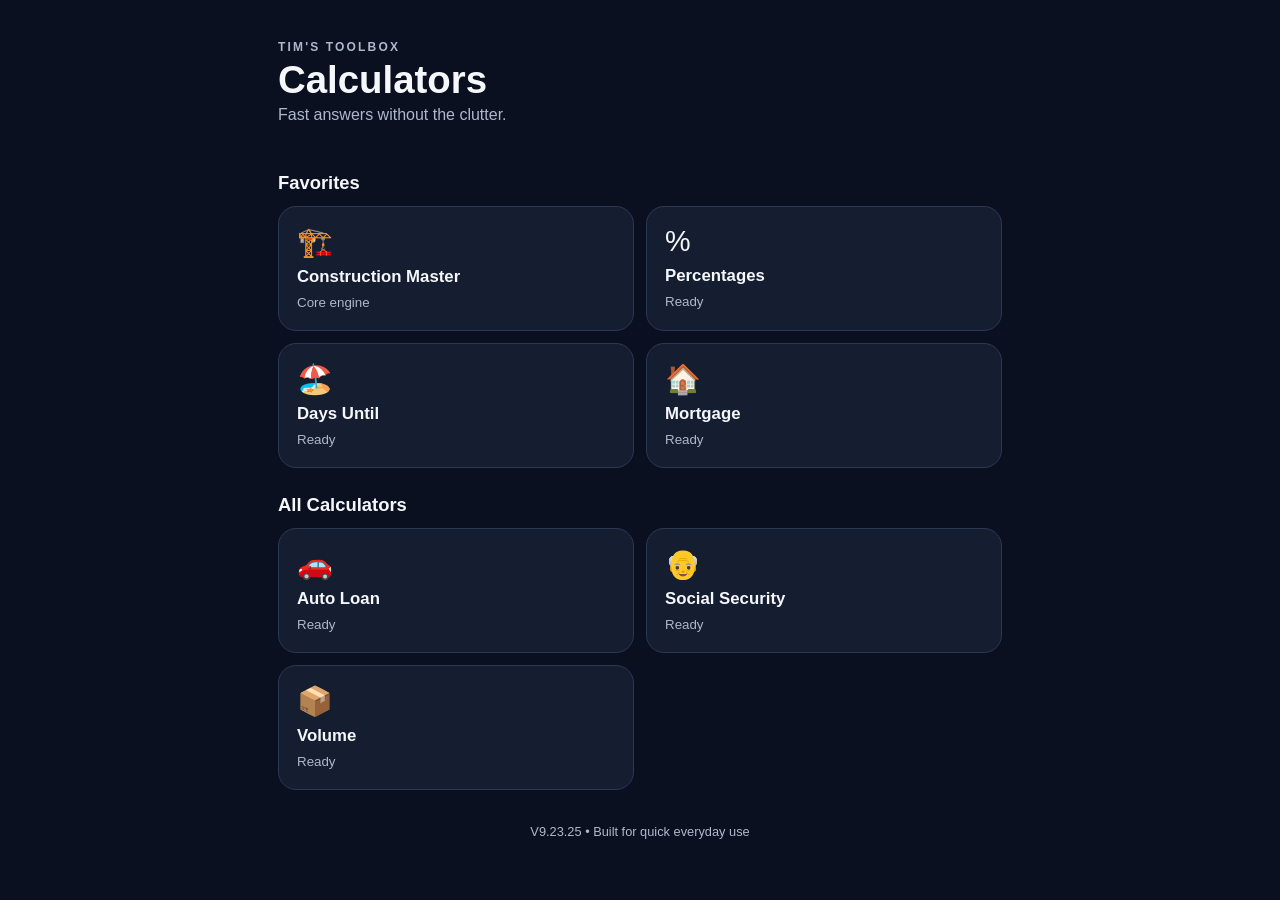
==== commit 6b0de321: "Polish feet and inch display V9.23.25" ====
--- a/index.html
+++ b/index.html
@@ -82,7 +82,7 @@
     <div><small>EXACT INCHES</small><b id="cmExact">0 in</b></div>
     <div><small>DECIMAL FEET</small><b id="cmFeet">0 ft</b></div>
   </div>
-  <p class="calc-note">V9.23.24 • Decimal results match the physical 7-digit display (28.21615 ft, 338.5938 in, 78.53982 sq. in.); full internal precision is kept; all prior validated Trestle behavior retained. Dimmed keys are reserved for functions not yet validated.</p>
+  <p class="calc-note">V9.23.25 • Feet/inch results show large FEET and INCH values with a stacked fraction; calculator behavior unchanged; all prior validated Trestle behavior retained. Dimmed keys are reserved for functions not yet validated.</p>
 </div>
 </section>
 
@@ -314,7 +314,7 @@
 </div>
 </section>
 
-<footer>V9.23.24 • Built for quick everyday use</footer>
+<footer>V9.23.25 • Built for quick everyday use</footer>
 </main>
 <script type="module" src="js/app.js"></script>
 </body></html>
--- a/css/app.css
+++ b/css/app.css
@@ -75,3 +75,23 @@
 /* V9.10.1: smaller physical-style radical. SVG keeps the long overbar consistent across PC/iPhone fonts. */
 .cm-physical-grid .cm-radical{width:32px;height:24px;display:block;margin:auto;overflow:visible}
 .cm-physical-grid .cm-radical path{fill:none;stroke:currentColor;stroke-width:2.8;stroke-linecap:round;stroke-linejoin:round}
+
+/* V9.23.25 feet / inch main-display presentation (approved Phase 1 design).
+   Large numbers with small gold FEET / INCH labels underneath, a thin vertical
+   divider, a real stacked fraction, one sign for the whole measurement.
+   Labels and the feet thousands separator are CSS-generated, so the element's
+   text stays the calculator's canonical text (e.g. "8 ft 9 15/64 in"). */
+#constructionView .ms{display:inline-flex;align-items:flex-start;justify-content:flex-end;gap:.18em;white-space:nowrap;font-size:var(--ms-size,1em);line-height:1;font-variant-numeric:tabular-nums;vertical-align:top}
+#constructionView .ms-sr{position:absolute;width:1px;height:1px;padding:0;margin:-1px;overflow:hidden;clip:rect(0 0 0 0);white-space:nowrap;border:0}
+#constructionView .ms-part{display:inline-flex;flex-direction:column;align-items:center}
+#constructionView .ms-n{font-weight:500;letter-spacing:-.01em}
+#constructionView .ms-n[data-v]::before{content:attr(data-v)}
+#constructionView .ms-part::after{content:attr(data-label);font-size:.26em;font-weight:700;letter-spacing:.14em;color:#e7bd55;margin-top:.28em;line-height:1}
+#constructionView .ms-rule{align-self:flex-start;width:.06em;height:.78em;margin:.12em .16em 0;background:var(--border);border-radius:1px}
+#constructionView .ms-frac{display:inline-flex;flex-direction:column;align-items:stretch;text-align:center;font-size:.46em;font-weight:500;line-height:1.02;margin-left:.08em;margin-top:.06em}
+#constructionView .ms-fn{padding:0 .12em .08em;border-bottom:.09em solid currentColor}
+#constructionView .ms-fd{padding:.08em .12em 0}
+#constructionView .ms-sign{align-self:flex-start;font-weight:500;margin-right:.1em}
+#constructionView .cm-jack-result.cm-has-ms{align-items:flex-start}
+#constructionView .cm-jack-result.cm-has-ms .cm-jack-tag{padding-top:.28em}
+#constructionView .cm-jack-result.cm-has-ms .cm-jack-value{min-width:0}
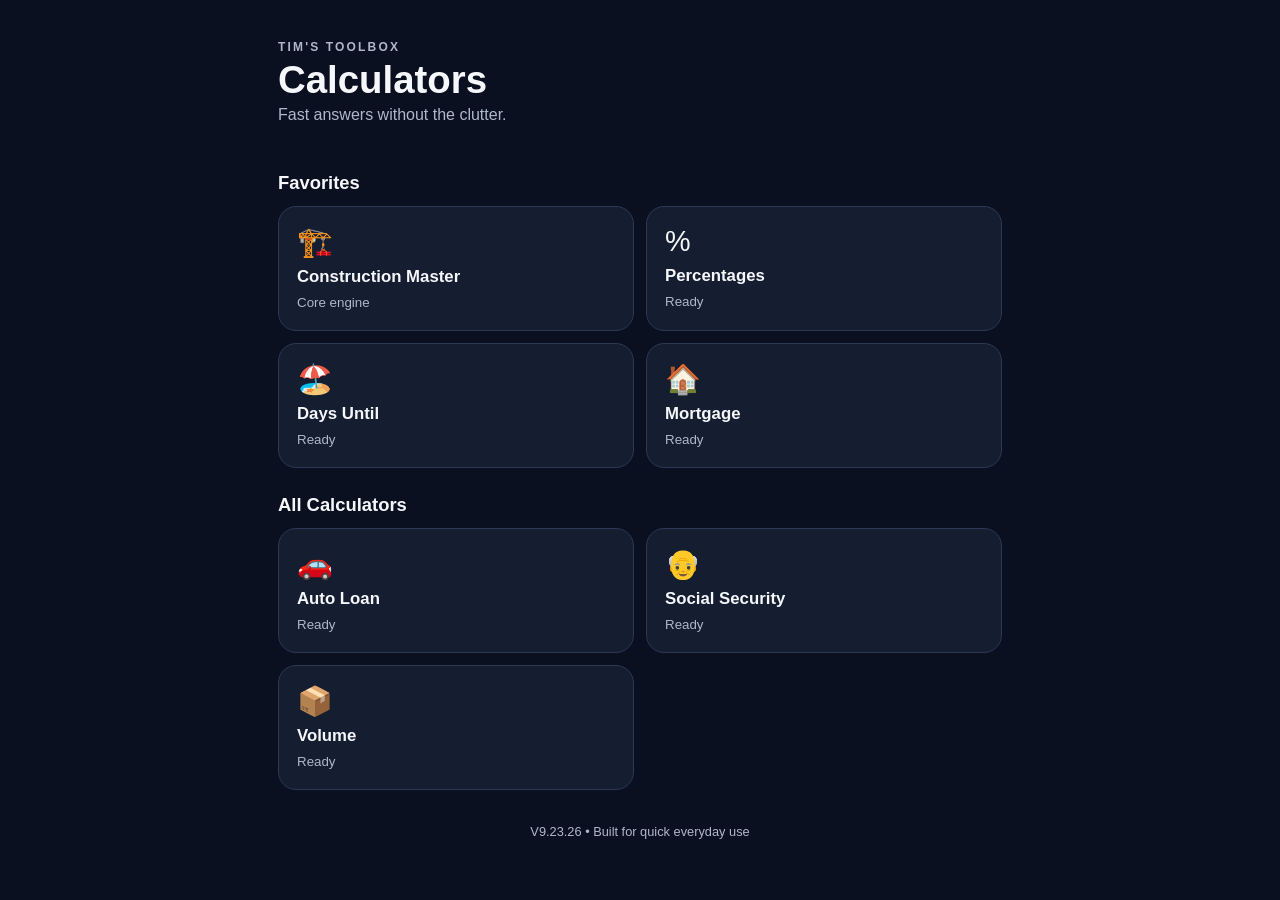
==== commit 1c5cf895: "Polish live fraction entry V9.23.26" ====
--- a/index.html
+++ b/index.html
@@ -82,7 +82,7 @@
     <div><small>EXACT INCHES</small><b id="cmExact">0 in</b></div>
     <div><small>DECIMAL FEET</small><b id="cmFeet">0 ft</b></div>
   </div>
-  <p class="calc-note">V9.23.25 • Feet/inch results show large FEET and INCH values with a stacked fraction; calculator behavior unchanged; all prior validated Trestle behavior retained. Dimmed keys are reserved for functions not yet validated.</p>
+  <p class="calc-note">V9.23.26 • A completed fraction shows as a stacked fraction while you are still entering it; calculator behavior unchanged; all prior validated Trestle behavior retained. Dimmed keys are reserved for functions not yet validated.</p>
 </div>
 </section>
 
@@ -314,7 +314,7 @@
 </div>
 </section>
 
-<footer>V9.23.25 • Built for quick everyday use</footer>
+<footer>V9.23.26 • Built for quick everyday use</footer>
 </main>
 <script type="module" src="js/app.js"></script>
 </body></html>
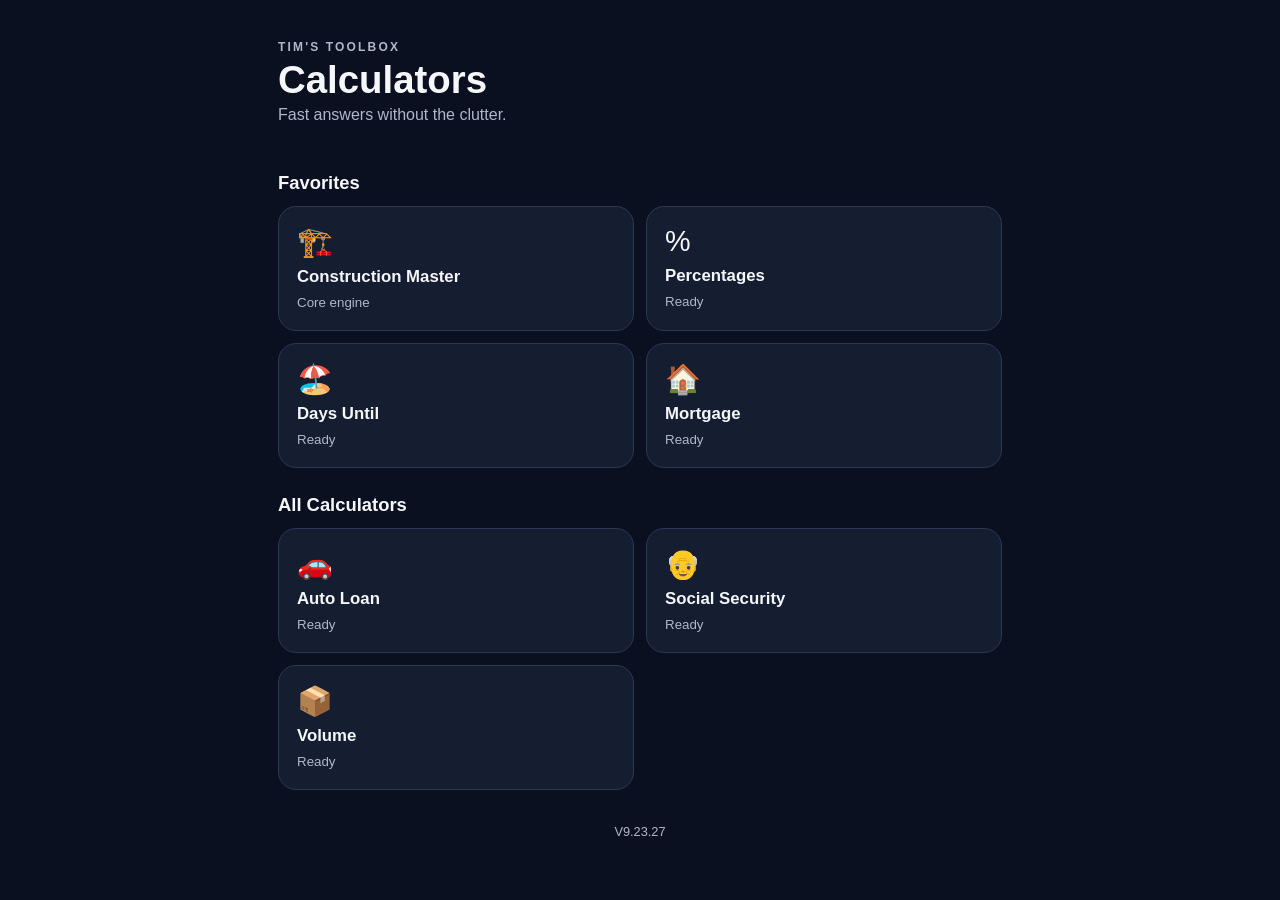
==== commit 239acf59: "Mobile-first UI and PWA polish V9.23.27" ====
--- a/index.html
+++ b/index.html
@@ -9,6 +9,7 @@
   <meta name="apple-mobile-web-app-title" content="Calculators">
   <title>Tim's Calculators</title>
   <link rel="manifest" href="manifest.json">
+  <link rel="apple-touch-icon" href="apple-touch-icon.png">
   <link rel="stylesheet" href="css/app.css">
 </head>
 <body>
@@ -29,18 +30,22 @@
 
 
 <section id="constructionView" class="view hidden">
+<div class="cm-topbar">
+<div class="cm-topbar-left">
 <button class="back" data-construction-home>← All Calculators</button>
 <div class="cm-brand">
   <div class="cm-trestle-mark" aria-hidden="true"><span></span></div>
   <div class="cm-brand-name">TRESTLE</div>
   <div class="cm-brand-sub">FIELD TRIG CALCULATOR</div>
 </div>
+</div>
+<div class="cm-entry-tools" aria-label="Entry controls">
+  <button class="cm-tool" data-cm="back" aria-label="Backspace">⌫</button>
+  <button class="cm-tool cm-tool-clear" data-cm="clear" aria-label="Clear">C</button>
+</div>
+</div>
 <div class="cm-shell">
   <div class="cm-display" aria-live="polite">
-    <div class="cm-display-tools" aria-label="Entry controls">
-      <button class="cm-mini-tool" data-cm="clear" aria-label="Clear">C</button>
-      <button class="cm-mini-tool" data-cm="back" aria-label="Backspace">⌫</button>
-    </div>
     <div id="cmHistory" class="cm-history">Ready</div>
     <div id="cmMain" class="cm-main">0</div>
     <div id="cmAlt" class="cm-alt">Enter dimensions with ft / in keys.</div>
@@ -82,7 +87,6 @@
     <div><small>EXACT INCHES</small><b id="cmExact">0 in</b></div>
     <div><small>DECIMAL FEET</small><b id="cmFeet">0 ft</b></div>
   </div>
-  <p class="calc-note">V9.23.26 • A completed fraction shows as a stacked fraction while you are still entering it; calculator behavior unchanged; all prior validated Trestle behavior retained. Dimmed keys are reserved for functions not yet validated.</p>
 </div>
 </section>
 
@@ -314,7 +318,7 @@
 </div>
 </section>
 
-<footer>V9.23.26 • Built for quick everyday use</footer>
+<footer>V9.23.27</footer>
 </main>
 <script type="module" src="js/app.js"></script>
 </body></html>
--- a/css/app.css
+++ b/css/app.css
@@ -95,3 +95,54 @@
 #constructionView .cm-jack-result.cm-has-ms{align-items:flex-start}
 #constructionView .cm-jack-result.cm-has-ms .cm-jack-tag{padding-top:.28em}
 #constructionView .cm-jack-result.cm-has-ms .cm-jack-value{min-width:0}
+
+/* ===== V9.23.27 mobile-first UI / PWA polish (presentation only) ===== */
+/* iPhone PWA safe areas (black-translucent status bar + viewport-fit=cover) */
+.app{padding-top:max(24px,env(safe-area-inset-top));padding-bottom:max(40px,calc(env(safe-area-inset-bottom) + 16px));padding-left:max(18px,env(safe-area-inset-left));padding-right:max(18px,env(safe-area-inset-right))}
+/* suite header only on the home screen; each calculator has its own title and back link */
+.app:has(#homeView.hidden) .hero{display:none}
+/* touch: no double-tap zoom on controls (pinch zoom untouched), no grey tap flash */
+button,select,input,label,.tile{touch-action:manipulation}
+button,.tile{-webkit-tap-highlight-color:transparent}
+#constructionView button{-webkit-user-select:none;user-select:none;-webkit-touch-callout:none}
+.back{min-height:44px}
+/* forms: equal columns that can shrink, controls bottom-aligned across a row */
+.fields{grid-template-columns:repeat(2,minmax(0,1fr));align-items:end}
+.fields>label{min-width:0}
+select{-webkit-appearance:none;appearance:none;min-height:50px;padding-right:38px;background-image:url("data:image/svg+xml,%3Csvg xmlns='http://www.w3.org/2000/svg' width='12' height='8' viewBox='0 0 12 8'%3E%3Cpath d='M1 1.5l5 5 5-5' fill='none' stroke='%23aeb8ca' stroke-width='2' stroke-linecap='round' stroke-linejoin='round'/%3E%3C/svg%3E");background-repeat:no-repeat;background-position:right 14px center}
+input[type=date],input[type=month]{-webkit-appearance:none;appearance:none;display:block;min-width:0;max-width:100%;text-align:left}
+input::-webkit-date-and-time-value{text-align:left}
+@media(max-width:480px){.fields{grid-template-columns:minmax(0,1fr)}}
+/* results never break inside a word; money result scales to fit */
+.answer strong{overflow-wrap:normal}
+.mortgage-answer strong{font-size:clamp(1.55rem,8.4vw,2.6rem);white-space:nowrap}
+/* Trestle: C / backspace move above the display, right side; brand left */
+.cm-topbar{display:flex;align-items:flex-end;justify-content:space-between;gap:10px;margin:2px 0 10px}
+.cm-topbar .cm-brand{margin:0;flex:0 1 auto;min-width:0}
+.cm-entry-tools{display:flex;gap:8px;flex:0 0 auto}
+.cm-tool{min-width:68px;height:46px;padding:0 12px;border:1px solid var(--border);border-radius:12px;background:#243049;color:var(--text);font:inherit;font-size:1.2rem;font-weight:600;cursor:pointer}
+.cm-tool-clear{color:#e7bd55;border-color:#5a4a22}
+.cm-tool:active{transform:translateY(1px)}
+.cm-tool:focus-visible{outline:2px solid var(--accent);outline-offset:2px}
+#constructionView .cm-display{min-height:108px}
+@media(max-width:620px){
+  .cm-tool{min-width:58px;height:44px}
+  #constructionView .cm-shell{padding:10px}
+  .cm-physical-grid{gap:5px;margin-top:10px}
+  .cm-physical-grid .cm-key{min-height:48px}
+  .cm-brand-name{font-size:1.7rem}
+}
+@media(max-width:360px){
+  .cm-tool{min-width:50px}
+  .cm-brand{zoom:.82}
+}
+/* v2: back link joins the top bar (left column above the brand); tools bottom-right, directly above the display */
+.cm-topbar-left{display:flex;flex-direction:column;align-items:flex-start;min-width:0}
+.cm-topbar .back{padding:4px 0;min-height:40px}
+.cm-topbar .cm-brand{margin-top:2px}
+@media(max-width:620px){
+  .cm-brand-name{font-size:1.6rem}
+  .cm-brand-sub{margin-top:5px}
+  #constructionView .cm-display{min-height:104px;padding:10px 14px}
+  .cm-physical-grid{margin-top:8px}
+}
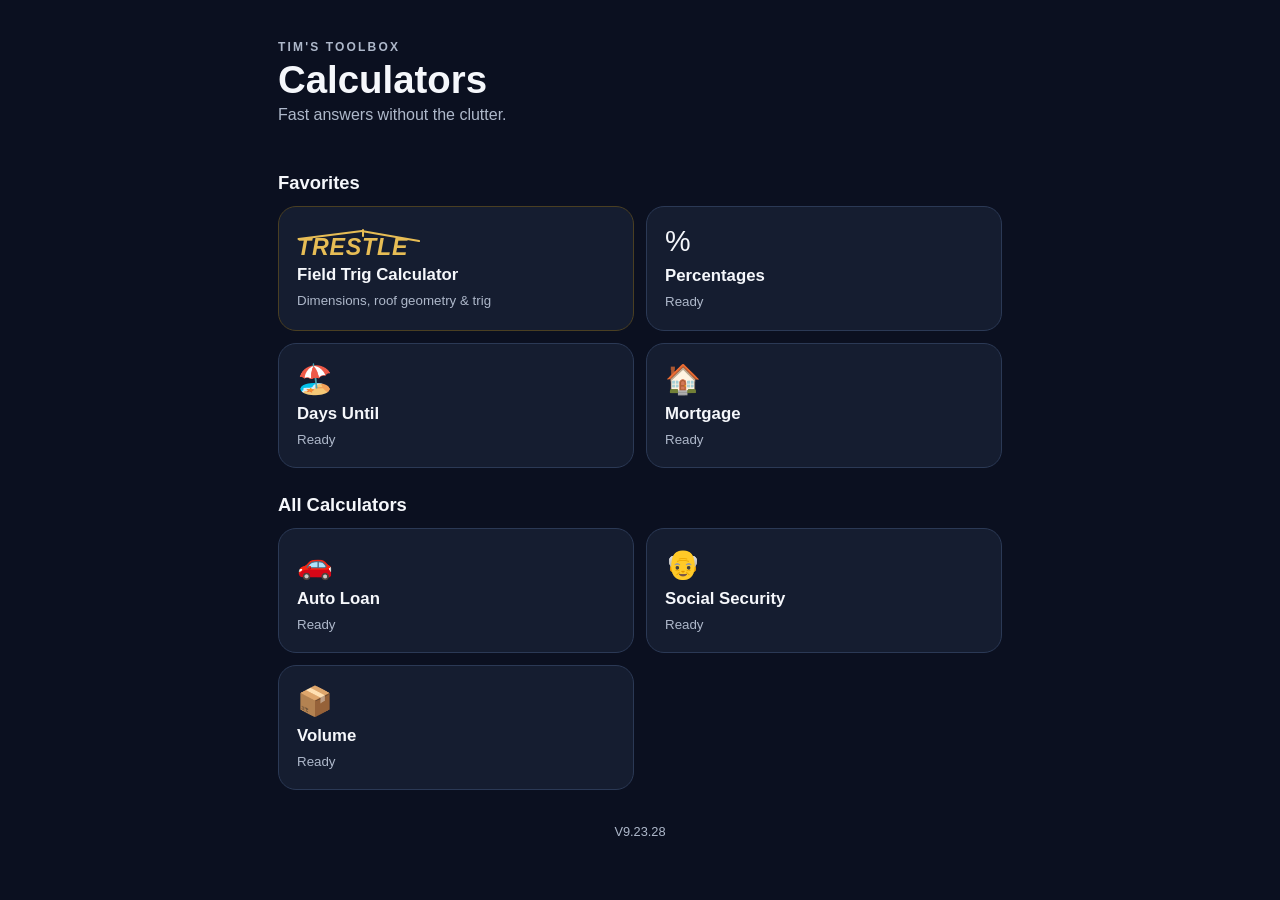
==== commit df572cba: "Polish Trestle branding and Percentage inputs V9.23.28" ====
--- a/index.html
+++ b/index.html
@@ -17,7 +17,7 @@
 <header class="hero"><p class="eyebrow">TIM'S TOOLBOX</p><h1>Calculators</h1><p>Fast answers without the clutter.</p></header>
 <section id="homeView">
 <h2>Favorites</h2><div class="grid">
-<button class="tile" data-open="construction"><span>🏗️</span><b>Construction Master</b><small>Core engine</small></button>
+<button class="tile tile-trestle" data-open="construction" aria-label="Trestle — Field Trig Calculator"><span class="tile-brand trestle-word" aria-hidden="true"><span class="cm-trestle-mark"><span></span></span>TRESTLE</span><b>Field Trig Calculator</b><small>Dimensions, roof geometry &amp; trig</small></button>
 <button class="tile" data-open="percentages"><span>%</span><b>Percentages</b><small>Ready</small></button>
 <button class="tile" data-open="days"><span>🏖️</span><b>Days Until</b><small>Ready</small></button>
 <button class="tile" data-open="mortgage"><span>🏠</span><b>Mortgage</b><small>Ready</small></button>
@@ -34,8 +34,7 @@
 <div class="cm-topbar-left">
 <button class="back" data-construction-home>← All Calculators</button>
 <div class="cm-brand">
-  <div class="cm-trestle-mark" aria-hidden="true"><span></span></div>
-  <div class="cm-brand-name">TRESTLE</div>
+  <div class="cm-brand-name trestle-word"><span class="cm-trestle-mark" aria-hidden="true"><span></span></span>TRESTLE</div>
   <div class="cm-brand-sub">FIELD TRIG CALCULATOR</div>
 </div>
 </div>
@@ -96,13 +95,13 @@
 
 <div id="shopPanel" class="calc-card">
 <div class="fields">
-<label>Original Price<div class="input-affix"><span>$</span><input id="price" inputmode="decimal" type="number" min="0" step=".01" placeholder="79.99"></div></label>
-<label>Discount<div class="input-affix suffix"><input id="discount" inputmode="decimal" type="number" min="0" step="any" placeholder="20"><span>%</span></div></label>
+<label>Original Price<div class="input-affix"><span>$</span><input id="price" inputmode="decimal" type="number" min="0" step=".01" ></div></label>
+<label>Discount<div class="input-affix suffix"><input id="discount" inputmode="decimal" type="number" min="0" step="any"><span>%</span></div></label>
 </div>
 <div class="answer"><small>SALE PRICE</small><strong id="salePrice">—</strong><small>YOU SAVE</small><h3 id="savings">—</h3></div>
 <label class="check"><input id="taxToggle" type="checkbox"> Add sales tax</label>
 <div id="taxArea" class="fields hidden">
-<label>Sales Tax<div class="input-affix suffix"><input id="tax" inputmode="decimal" type="number" min="0" step="any" placeholder="8.25"><span>%</span></div></label>
+<label>Sales Tax<div class="input-affix suffix"><input id="tax" inputmode="decimal" type="number" min="0" step="any" value="8.25"><span>%</span></div></label>
 <div class="mini-answer"><small>WITH TAX</small><b id="withTax">—</b></div>
 </div>
 </div>
@@ -318,7 +317,7 @@
 </div>
 </section>
 
-<footer>V9.23.27</footer>
+<footer>V9.23.28</footer>
 </main>
 <script type="module" src="js/app.js"></script>
 </body></html>
--- a/css/app.css
+++ b/css/app.css
@@ -146,3 +146,18 @@
   #constructionView .cm-display{min-height:104px;padding:10px 14px}
   .cm-physical-grid{margin-top:8px}
 }
+
+/* ===== V9.23.28 Trestle wordmark sizing + home tile (presentation only) ===== */
+/* Roof mark now sized from the TRESTLE word itself: width = 113% of the word (the approved desktop
+   proportion, 195 px over a 173 px word), heights in em of the word's font. Reserved space above the
+   word stays 15 px, so the header height is unchanged. */
+.trestle-word{position:relative;display:inline-block;vertical-align:top;padding-top:15px}
+.trestle-word>.cm-trestle-mark{position:absolute;left:0;top:0;width:113%;height:.39em;margin:0;font-size:inherit}
+.trestle-word>.cm-trestle-mark:before,.trestle-word>.cm-trestle-mark:after{top:.22em;height:.083em}
+.trestle-word>.cm-trestle-mark:before{left:0;width:52.3%}
+.trestle-word>.cm-trestle-mark:after{left:51.8%;width:47.2%}
+.trestle-word>.cm-trestle-mark span{left:51.8%;top:.19em;width:.083em;height:.33em;font-size:inherit}
+/* Home tile: compact Trestle wordmark */
+.tile .tile-brand{font-size:1.45rem;font-weight:650;font-style:italic;letter-spacing:.035em;line-height:.9;color:#e7bd55;padding-top:.5em;align-self:flex-start}
+.tile .tile-brand .cm-trestle-mark,.tile .tile-brand .cm-trestle-mark span{font-size:inherit}
+.tile-trestle{border-color:#4a3f22}
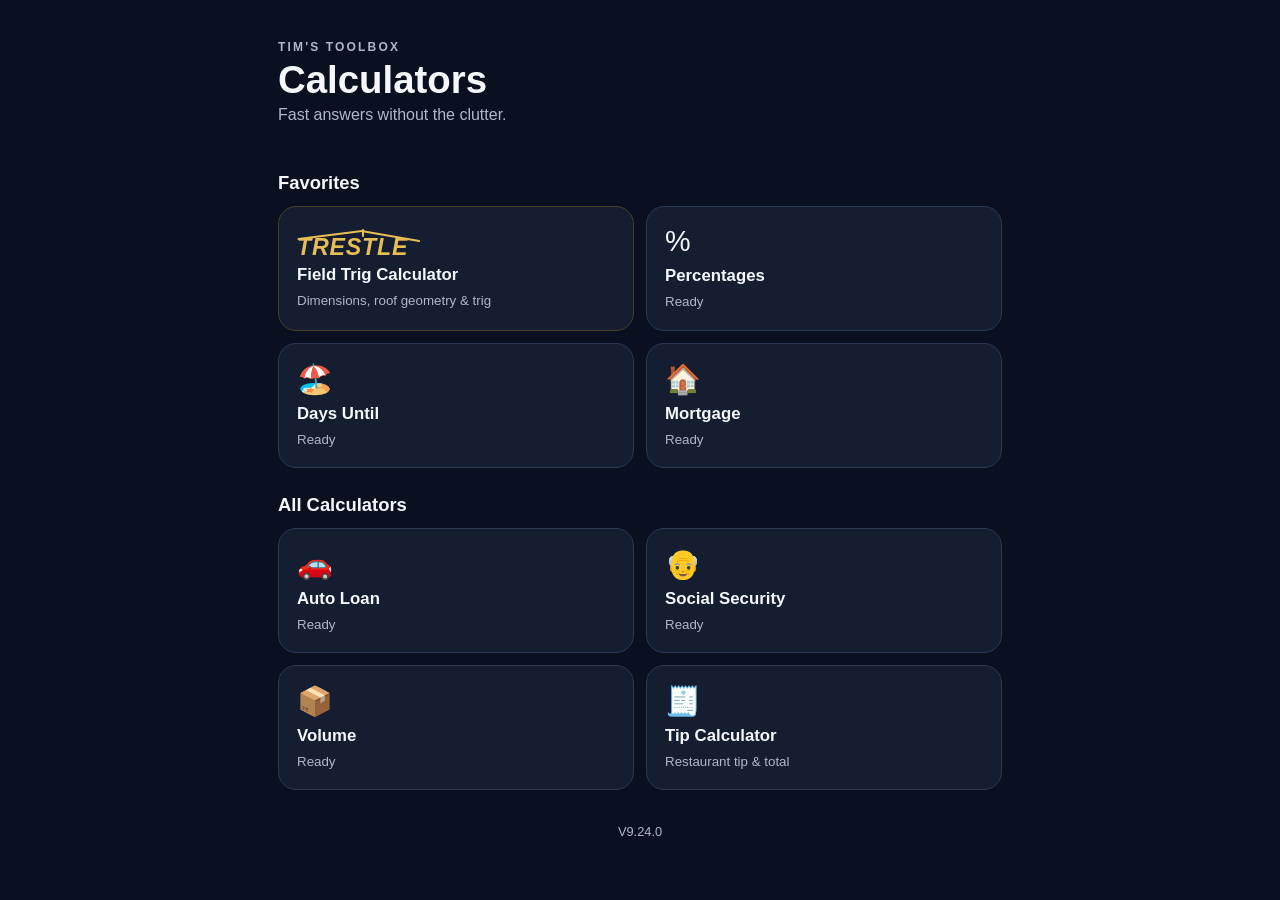
==== commit 56168917: "Add Tip Calculator with exact round-down math V9.24.0" ====
--- a/index.html
+++ b/index.html
@@ -26,6 +26,7 @@
 <button class="tile" data-open="auto"><span>🚗</span><b>Auto Loan</b><small>Ready</small></button>
 <button class="tile" data-open="social"><span>👴</span><b>Social Security</b><small>Ready</small></button>
 <button class="tile" data-open="volume"><span>📦</span><b>Volume</b><small>Ready</small></button>
+<button class="tile" data-open="tip"><span>🧾</span><b>Tip Calculator</b><small>Restaurant tip &amp; total</small></button>
 </div></section>
 
 
@@ -86,6 +87,31 @@
     <div><small>EXACT INCHES</small><b id="cmExact">0 in</b></div>
     <div><small>DECIMAL FEET</small><b id="cmFeet">0 ft</b></div>
   </div>
+</div>
+</section>
+
+<section id="tipView" class="view hidden">
+<button class="back" data-tip-home>← All Calculators</button><h2>Tip Calculator</h2>
+<div class="calc-card">
+<div class="fields">
+<label>Subtotal<div class="input-affix"><span>$</span><input id="tipSubtotal" type="text" inputmode="decimal" autocomplete="off"></div></label>
+<label>Tax<div class="input-affix"><span>$</span><input id="tipTax" type="text" inputmode="decimal" autocomplete="off"></div></label>
+</div>
+<div class="tip-pct-label">Tip</div>
+<div class="tip-pcts" role="group" aria-label="Tip percentage">
+<button type="button" data-tip-pct="15" aria-pressed="false">15%</button>
+<button type="button" data-tip-pct="18" class="active" aria-pressed="true">18%</button>
+<button type="button" data-tip-pct="20" aria-pressed="false">20%</button>
+<button type="button" data-tip-pct="22" aria-pressed="false">22%</button>
+<button type="button" data-tip-pct="custom" aria-pressed="false">Custom</button>
+</div>
+<label id="tipCustomWrap" class="tip-custom hidden">Custom Tip<div class="input-affix suffix"><input id="tipCustom" type="number" inputmode="decimal" min="0" step="any"><span>%</span></div></label>
+<div class="answer tip-answer">
+<div class="tip-row"><small id="tipLabel">18% TIP</small><b id="tipAmount">—</b></div>
+<div class="tip-total"><small>TOTAL</small><strong id="tipTotal">—</strong></div>
+<p id="tipNote" class="tip-note">Enter the subtotal from the receipt.</p>
+</div>
+<button id="resetTip" class="reset-btn" type="button">Reset</button>
 </div>
 </section>
 
@@ -317,7 +343,7 @@
 </div>
 </section>
 
-<footer>V9.23.28</footer>
+<footer>V9.24.0</footer>
 </main>
 <script type="module" src="js/app.js"></script>
 </body></html>
--- a/css/app.css
+++ b/css/app.css
@@ -161,3 +161,21 @@
 .tile .tile-brand{font-size:1.45rem;font-weight:650;font-style:italic;letter-spacing:.035em;line-height:.9;color:#e7bd55;padding-top:.5em;align-self:flex-start}
 .tile .tile-brand .cm-trestle-mark,.tile .tile-brand .cm-trestle-mark span{font-size:inherit}
 .tile-trestle{border-color:#4a3f22}
+
+/* ===== Tip Calculator (V9.24.0) ===== */
+.tip-pct-label{margin:14px 0 6px;color:var(--muted);font-size:.9rem}
+.tip-pcts{display:grid;grid-template-columns:repeat(5,minmax(0,1fr));gap:8px}
+.tip-pcts button{min-height:50px;padding:0 3px;border:1px solid var(--border);border-radius:12px;background:var(--panel2);color:var(--text);font:inherit;font-weight:650;font-size:1.05rem;cursor:pointer;touch-action:manipulation}
+.tip-pcts button.active{background:var(--accent);border-color:var(--accent);color:#07111f}
+.tip-pcts button[data-tip-pct="custom"]{font-size:.92rem}
+.tip-custom{margin-top:10px}
+.tip-answer{margin-top:16px;text-align:left}
+.tip-row{display:flex;justify-content:space-between;align-items:baseline;padding-bottom:10px;border-bottom:1px solid var(--border)}
+.tip-row small{color:var(--muted);letter-spacing:.08em}
+.tip-row b{font-size:1.5rem}
+.tip-total{display:flex;justify-content:space-between;align-items:baseline;margin-top:10px}
+.tip-total small{color:var(--muted);letter-spacing:.08em;font-weight:700}
+.tip-answer .tip-total strong{font-size:2.4rem;margin:0;white-space:nowrap}
+.tip-note{margin:8px 0 0;color:var(--muted);font-size:.8rem}
+@media(max-width:480px){.tip-pcts button[data-tip-pct="custom"]{font-size:.8rem;letter-spacing:-.01em}}
+@media(max-width:360px){.tip-pcts{gap:5px}.tip-pcts button{font-size:.95rem}.tip-pcts button[data-tip-pct="custom"]{font-size:.72rem;padding:0}}
